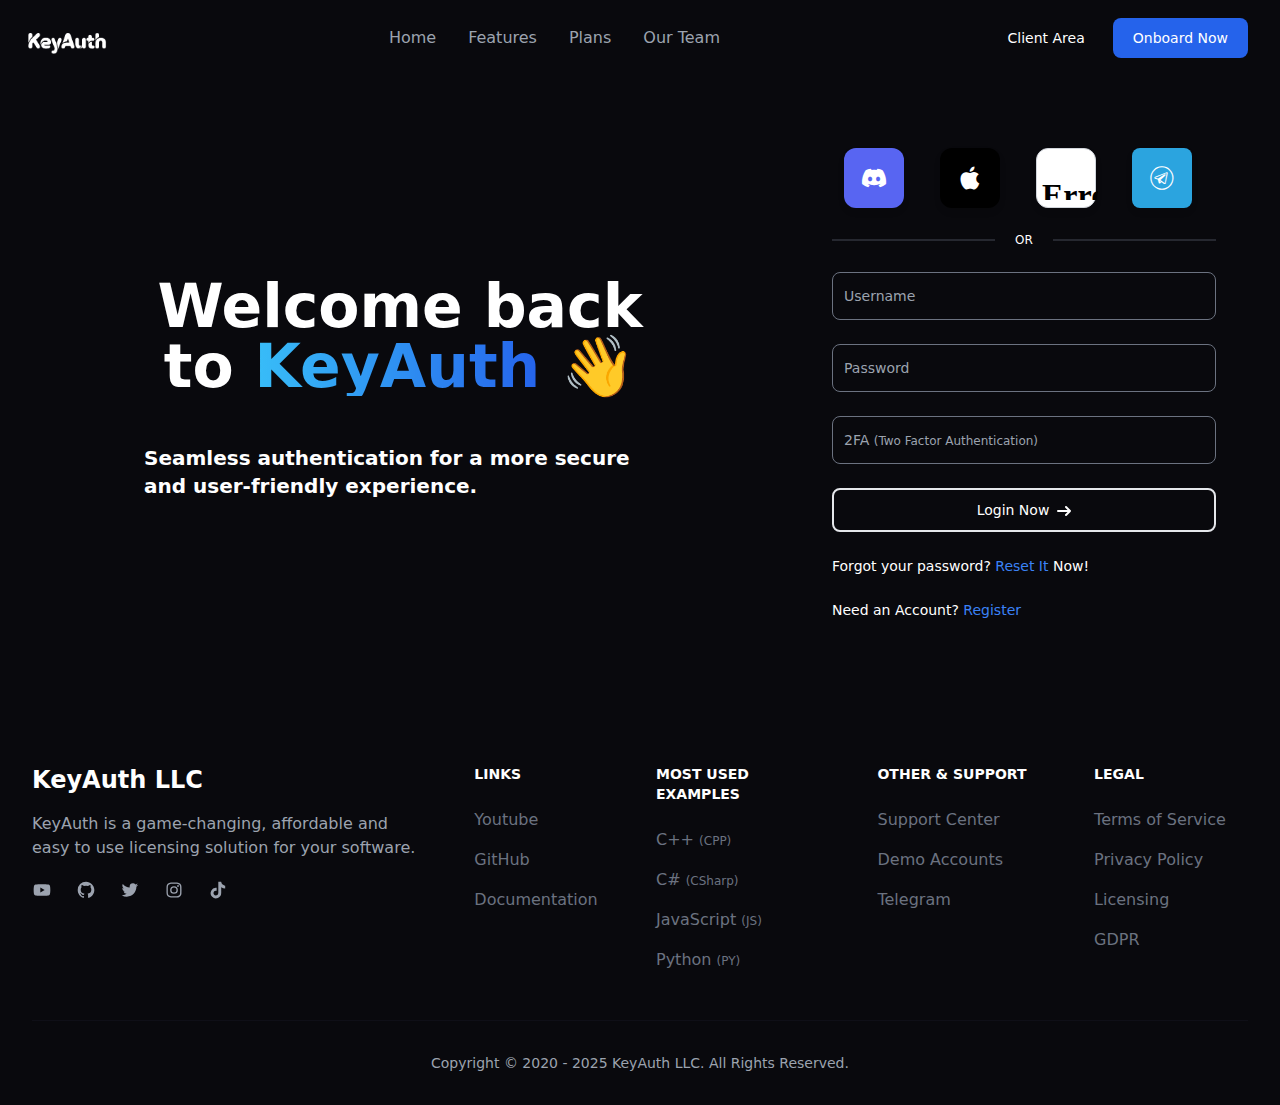
==== log/index.html @ c37c4822 "upd" ====
<!DOCTYPE html><html lang="en" class="bg-[#09090d] text-white overflow-x-hidden" data-bybit-channel-name="oNjX3YnwFYTj8s4SS1cUf" data-bybit-is-default-wallet="true" data-scrapbook-source="https://keyauth.win/login/" data-scrapbook-create="20250228091440942"><head>
    <meta charset="UTF-8">
    <meta http-equiv="X-UA-Compatible" content="IE=edge">
    <meta name="viewport" content="width=device-width, initial-scale=1.0">

    <meta name="title" content="KeyAuth - Open Source Auth">

    <meta content="Secure your software against piracy, an issue causing $422 million in losses annually - Fair pricing &amp; Features not seen in competitors" name="description">
    <meta content="KeyAuth" name="author">
    <meta name="viewport" content="width=device-width, initial-scale=1">
    <meta name="keywords" content="KeyAuth, Cloud Authentication, Key Authentication,Authentication, API authentication,Security, Encryption authentication, Authenticated encryption, Cybersecurity, Developer, SaaS, Software Licensing, Licensing">
    <meta property="og:description" content="Secure your software against piracy, an issue causing $422 million in losses annually - Fair pricing &amp; Features not seen in competitors">
    <meta property="og:image" content="https://cdn.keyauth.cc/front/assets/img/favicon.png">
    <meta property="og:site_name" content="KeyAuth | Secure your software from piracy.">
    <link rel="shortcut icon" type="image/jpg" href="favicon.png">

    <!-- Schema.org markup for Google+ -->
    <meta itemprop="name" content="KeyAuth - Open Source Auth">
    <meta itemprop="description" content="Secure your software against piracy, an issue causing $422 million in losses annually - Fair pricing &amp; Features not seen in competitors">
    <meta itemprop="image" content="https://cdn.keyauth.cc/front/assets/img/favicon.png">

    <!-- Twitter Card data -->
    <meta name="twitter:card" content="product">
    <meta name="twitter:site" content="@keyauth">
    <meta name="twitter:title" content="KeyAuth - Open Source Auth">

    <meta name="twitter:description" content="Secure your software against piracy, an issue causing $422 million in losses annually - Fair pricing &amp; Features not seen in competitors">
    <meta name="twitter:creator" content="@keyauth">
    <meta name="twitter:image" content="https://cdn.keyauth.cc/front/assets/img/favicon.png">

    <!-- Open Graph data -->
    <meta property="og:title" content="KeyAuth - Open Source Auth">
    <meta property="og:type" content="website">
    <meta property="og:url" content="./">

    <meta name="appleid-signin-client-id" content="cc.keyauth.dash">
    <meta name="appleid-signin-scope" content="email">
    <meta name="appleid-signin-redirect-uri" content="https://keyauth.cc/api-php/appleOAuth/">

    <meta name="apple-itunes-app" content="app-id=6503321465">

    <title>KeyAuth - Login</title>

    <!-- Canonical SEO -->
    <link rel="canonical" href="https://keyauth.cc/">

    <link rel="stylesheet" href="animate.min.css">
    <link rel="stylesheet" href="output.css">


    <!-- -->
    <link rel="stylesheet" href="flowbite.min.css">
    
    
    <link href="lineicons.css" rel="stylesheet">
    
    
<style>.social-button {
    width: 60px; /* Adjust size as needed */
    height: 60px; /* Adjust size as needed */
    display: flex;
    align-items: center;
    justify-content: center;
    border-radius: 12px; /* Rounded corners */
    transition: all 0.3s ease;
    box-shadow: 0 4px 6px rgba(0, 0, 0, 0.1);
    text-decoration: none;
    font-size: 24px; /* Icon size */
}

.social-button:hover {
    transform: translateY(-2px);
    opacity: 0.9;
}

.grid {
    display: grid;
    gap: 10px;
}

.grid-cols-4 {
    grid-template-columns: repeat(4, 1fr);
}

</style><style>/* ! tailwindcss v3.3.5 | MIT License | https://tailwindcss.com */*,::after,::before{box-sizing:border-box;border-width:0;border-style:solid;border-color:#e5e7eb}::after,::before{--tw-content:''}:host,html{line-height:1.5;-webkit-text-size-adjust:100%;-moz-tab-size:4;tab-size:4;font-family:ui-sans-serif, system-ui, -apple-system, BlinkMacSystemFont, "Segoe UI", Roboto, "Helvetica Neue", Arial, "Noto Sans", sans-serif, "Apple Color Emoji", "Segoe UI Emoji", "Segoe UI Symbol", "Noto Color Emoji";font-feature-settings:normal;font-variation-settings:normal;-webkit-tap-highlight-color:transparent}body{margin:0;line-height:inherit}hr{height:0;color:inherit;border-top-width:1px}abbr:where([title]){-webkit-text-decoration:underline dotted;text-decoration:underline dotted}h1,h2,h3,h4,h5,h6{font-size:inherit;font-weight:inherit}a{color:inherit;text-decoration:inherit}b,strong{font-weight:bolder}code,kbd,pre,samp{font-family:ui-monospace, SFMono-Regular, Menlo, Monaco, Consolas, "Liberation Mono", "Courier New", monospace;font-feature-settings:normal;font-variation-settings:normal;font-size:1em}small{font-size:80%}sub,sup{font-size:75%;line-height:0;position:relative;vertical-align:baseline}sub{bottom:-.25em}sup{top:-.5em}table{text-indent:0;border-color:inherit;border-collapse:collapse}button,input,optgroup,select,textarea{font-family:inherit;font-feature-settings:inherit;font-variation-settings:inherit;font-size:100%;font-weight:inherit;line-height:inherit;letter-spacing:inherit;color:inherit;margin:0;padding:0}button,select{text-transform:none}button,input:where([type=button]),input:where([type=reset]),input:where([type=submit]){-webkit-appearance:button;background-color:transparent;background-image:none}:-moz-focusring{outline:auto}:-moz-ui-invalid{box-shadow:none}progress{vertical-align:baseline}::-webkit-inner-spin-button,::-webkit-outer-spin-button{height:auto}[type=search]{-webkit-appearance:textfield;outline-offset:-2px}::-webkit-search-decoration{-webkit-appearance:none}::-webkit-file-upload-button{-webkit-appearance:button;font:inherit}summary{display:list-item}blockquote,dd,dl,figure,h1,h2,h3,h4,h5,h6,hr,p,pre{margin:0}fieldset{margin:0;padding:0}legend{padding:0}menu,ol,ul{list-style:none;margin:0;padding:0}dialog{padding:0}textarea{resize:vertical}input::placeholder,textarea::placeholder{opacity:1;color:#9ca3af}[role=button],button{cursor:pointer}:disabled{cursor:default}audio,canvas,embed,iframe,img,object,svg,video{display:block;vertical-align:middle}img,video{max-width:100%;height:auto}[hidden]:where(:not([hidden=until-found])){display:none}*, ::before, ::after{--tw-border-spacing-x:0;--tw-border-spacing-y:0;--tw-translate-x:0;--tw-translate-y:0;--tw-rotate:0;--tw-skew-x:0;--tw-skew-y:0;--tw-scale-x:1;--tw-scale-y:1;--tw-pan-x: ;--tw-pan-y: ;--tw-pinch-zoom: ;--tw-scroll-snap-strictness:proximity;--tw-gradient-from-position: ;--tw-gradient-via-position: ;--tw-gradient-to-position: ;--tw-ordinal: ;--tw-slashed-zero: ;--tw-numeric-figure: ;--tw-numeric-spacing: ;--tw-numeric-fraction: ;--tw-ring-inset: ;--tw-ring-offset-width:0px;--tw-ring-offset-color:#fff;--tw-ring-color:rgb(59 130 246 / 0.5);--tw-ring-offset-shadow:0 0 #0000;--tw-ring-shadow:0 0 #0000;--tw-shadow:0 0 #0000;--tw-shadow-colored:0 0 #0000;--tw-blur: ;--tw-brightness: ;--tw-contrast: ;--tw-grayscale: ;--tw-hue-rotate: ;--tw-invert: ;--tw-saturate: ;--tw-sepia: ;--tw-drop-shadow: ;--tw-backdrop-blur: ;--tw-backdrop-brightness: ;--tw-backdrop-contrast: ;--tw-backdrop-grayscale: ;--tw-backdrop-hue-rotate: ;--tw-backdrop-invert: ;--tw-backdrop-opacity: ;--tw-backdrop-saturate: ;--tw-backdrop-sepia: }::backdrop{--tw-border-spacing-x:0;--tw-border-spacing-y:0;--tw-translate-x:0;--tw-translate-y:0;--tw-rotate:0;--tw-skew-x:0;--tw-skew-y:0;--tw-scale-x:1;--tw-scale-y:1;--tw-pan-x: ;--tw-pan-y: ;--tw-pinch-zoom: ;--tw-scroll-snap-strictness:proximity;--tw-gradient-from-position: ;--tw-gradient-via-position: ;--tw-gradient-to-position: ;--tw-ordinal: ;--tw-slashed-zero: ;--tw-numeric-figure: ;--tw-numeric-spacing: ;--tw-numeric-fraction: ;--tw-ring-inset: ;--tw-ring-offset-width:0px;--tw-ring-offset-color:#fff;--tw-ring-color:rgb(59 130 246 / 0.5);--tw-ring-offset-shadow:0 0 #0000;--tw-ring-shadow:0 0 #0000;--tw-shadow:0 0 #0000;--tw-shadow-colored:0 0 #0000;--tw-blur: ;--tw-brightness: ;--tw-contrast: ;--tw-grayscale: ;--tw-hue-rotate: ;--tw-invert: ;--tw-saturate: ;--tw-sepia: ;--tw-drop-shadow: ;--tw-backdrop-blur: ;--tw-backdrop-brightness: ;--tw-backdrop-contrast: ;--tw-backdrop-grayscale: ;--tw-backdrop-hue-rotate: ;--tw-backdrop-invert: ;--tw-backdrop-opacity: ;--tw-backdrop-saturate: ;--tw-backdrop-sepia: }.sr-only{position:absolute;width:1px;height:1px;padding:0;margin:-1px;overflow:hidden;clip:rect(0, 0, 0, 0);white-space:nowrap;border-width:0}.fixed{position:fixed}.absolute{position:absolute}.relative{position:relative}.left-0{left:0px}.right-2{right:0.5rem}.top-0{top:0px}.top-2{top:0.5rem}.left-1{left:0.25rem}.z-10{z-index:10}.col-span-2{grid-column:span 2 / span 2}.mx-auto{margin-left:auto;margin-right:auto}.mx-5{margin-left:1.25rem;margin-right:1.25rem}.my-4{margin-top:1rem;margin-bottom:1rem}.my-6{margin-top:1.5rem;margin-bottom:1.5rem}.-ml-4{margin-left:-1rem}.mb-14{margin-bottom:3.5rem}.mb-7{margin-bottom:1.75rem}.mb-9{margin-bottom:2.25rem}.ml-1{margin-left:0.25rem}.ml-3{margin-left:0.75rem}.ml-8{margin-left:2rem}.mr-2{margin-right:0.5rem}.mr-3{margin-right:0.75rem}.mt-2{margin-top:0.5rem}.mt-4{margin-top:1rem}.mb-2{margin-bottom:0.5rem}.mb-3{margin-bottom:0.75rem}.mb-4{margin-bottom:1rem}.mb-6{margin-bottom:1.5rem}.ml-2{margin-left:0.5rem}.mt-1{margin-top:0.25rem}.mt-10{margin-top:2.5rem}.mt-32{margin-top:8rem}.mt-5{margin-top:1.25rem}.block{display:block}.inline-block{display:inline-block}.flex{display:flex}.inline-flex{display:inline-flex}.grid{display:grid}.hidden{display:none}.h-12{height:3rem}.h-6{height:1.5rem}.h-full{height:100%}.h-3\.5{height:0.875rem}.h-5{height:1.25rem}.w-6{width:1.5rem}.w-full{width:100%}.w-3\.5{width:0.875rem}.w-5{width:1.25rem}.max-w-screen-xl{max-width:1280px}.origin-\[0\]{transform-origin:0}.-translate-y-4{--tw-translate-y:-1rem;transform:translate(var(--tw-translate-x), var(--tw-translate-y)) rotate(var(--tw-rotate)) skewX(var(--tw-skew-x)) skewY(var(--tw-skew-y)) scaleX(var(--tw-scale-x)) scaleY(var(--tw-scale-y))}.scale-75{--tw-scale-x:.75;--tw-scale-y:.75;transform:translate(var(--tw-translate-x), var(--tw-translate-y)) rotate(var(--tw-rotate)) skewX(var(--tw-skew-x)) skewY(var(--tw-skew-y)) scaleX(var(--tw-scale-x)) scaleY(var(--tw-scale-y))}.transform{transform:translate(var(--tw-translate-x), var(--tw-translate-y)) rotate(var(--tw-rotate)) skewX(var(--tw-skew-x)) skewY(var(--tw-skew-y)) scaleX(var(--tw-scale-x)) scaleY(var(--tw-scale-y))}.appearance-none{-webkit-appearance:none;appearance:none}.grid-cols-4{grid-template-columns:repeat(4, minmax(0, 1fr))}.grid-cols-2{grid-template-columns:repeat(2, minmax(0, 1fr))}.flex-col{flex-direction:column}.flex-wrap{flex-wrap:wrap}.items-center{align-items:center}.justify-center{justify-content:center}.justify-between{justify-content:space-between}.gap-3{gap:0.75rem}.gap-8{gap:2rem}.space-y-4 > :not([hidden]) ~ :not([hidden]){--tw-space-y-reverse:0;margin-top:calc(1rem * calc(1 - var(--tw-space-y-reverse)));margin-bottom:calc(1rem * var(--tw-space-y-reverse))}.space-x-6 > :not([hidden]) ~ :not([hidden]){--tw-space-x-reverse:0;margin-right:calc(1.5rem * var(--tw-space-x-reverse));margin-left:calc(1.5rem * calc(1 - var(--tw-space-x-reverse)))}.overflow-x-hidden{overflow-x:hidden}.rounded-lg{border-radius:0.5rem}.border{border-width:1px}.border-2{border-width:2px}.border-b{border-bottom-width:1px}.border-gray-200{--tw-border-opacity:1;border-color:rgb(229 231 235 / var(--tw-border-opacity))}.border-gray-300{--tw-border-opacity:1;border-color:rgb(209 213 219 / var(--tw-border-opacity))}.border-gray-700{--tw-border-opacity:1;border-color:rgb(55 65 81 / var(--tw-border-opacity))}.border-\[\#0f0f17\]{--tw-border-opacity:1;border-color:rgb(15 15 23 / var(--tw-border-opacity))}.bg-\[\#09090d\]{--tw-bg-opacity:1;background-color:rgb(9 9 13 / var(--tw-bg-opacity))}.bg-\[\#0f0f17\]{--tw-bg-opacity:1;background-color:rgb(15 15 23 / var(--tw-bg-opacity))}.bg-\[\#5865F2\]{--tw-bg-opacity:1;background-color:rgb(88 101 242 / var(--tw-bg-opacity))}.bg-\[white\]{--tw-bg-opacity:1;background-color:rgb(255 255 255 / var(--tw-bg-opacity))}.bg-black{--tw-bg-opacity:1;background-color:rgb(0 0 0 / var(--tw-bg-opacity))}.bg-blue-600{--tw-bg-opacity:1;background-color:rgb(37 99 235 / var(--tw-bg-opacity))}.bg-\[\#2ba4df\]{--tw-bg-opacity:1;background-color:rgb(43 164 223 / var(--tw-bg-opacity))}.bg-\[\#6b7280\]\/30{background-color:rgb(107 114 128 / 0.3)}.bg-transparent{background-color:transparent}.bg-opacity-50{--tw-bg-opacity:0.5}.bg-gradient-to-r{background-image:linear-gradient(to right, var(--tw-gradient-stops))}.from-sky-400{--tw-gradient-from:#38bdf8 var(--tw-gradient-from-position);--tw-gradient-to:rgb(56 189 248 / 0) var(--tw-gradient-to-position);--tw-gradient-stops:var(--tw-gradient-from), var(--tw-gradient-to)}.to-blue-600{--tw-gradient-to:#2563eb var(--tw-gradient-to-position)}.bg-clip-text{-webkit-background-clip:text;background-clip:text}.p-2{padding:0.5rem}.p-6{padding:1.5rem}.p-3{padding:0.75rem}.p-4{padding:1rem}.px-4{padding-left:1rem;padding-right:1rem}.py-16{padding-top:4rem;padding-bottom:4rem}.py-2{padding-top:0.5rem;padding-bottom:0.5rem}.py-2\.5{padding-top:0.625rem;padding-bottom:0.625rem}.px-2{padding-left:0.5rem;padding-right:0.5rem}.px-2\.5{padding-left:0.625rem;padding-right:0.625rem}.px-5{padding-left:1.25rem;padding-right:1.25rem}.py-6{padding-top:1.5rem;padding-bottom:1.5rem}.py-px{padding-top:1px;padding-bottom:1px}.pl-3{padding-left:0.75rem}.pr-4{padding-right:1rem}.pb-2\.5{padding-bottom:0.625rem}.pt-32{padding-top:8rem}.pt-4{padding-top:1rem}.text-center{text-align:center}.text-3xl{font-size:1.875rem;line-height:2.25rem}.text-sm{font-size:0.875rem;line-height:1.25rem}.text-2xl{font-size:1.5rem;line-height:2rem}.text-xs{font-size:0.75rem;line-height:1rem}.font-bold{font-weight:700}.font-medium{font-weight:500}.font-light{font-weight:300}.font-semibold{font-weight:600}.uppercase{text-transform:uppercase}.leading-normal{line-height:1.5}.leading-tight{line-height:1.25}.text-white{--tw-text-opacity:1;color:rgb(255 255 255 / var(--tw-text-opacity))}.text-gray-400{--tw-text-opacity:1;color:rgb(156 163 175 / var(--tw-text-opacity))}.text-gray-500{--tw-text-opacity:1;color:rgb(107 114 128 / var(--tw-text-opacity))}.text-red-500{--tw-text-opacity:1;color:rgb(239 68 68 / var(--tw-text-opacity))}.text-transparent{color:transparent}.text-blue-500{--tw-text-opacity:1;color:rgb(59 130 246 / var(--tw-text-opacity))}.shadow-lg{--tw-shadow:0 10px 15px -3px rgb(0 0 0 / 0.1), 0 4px 6px -4px rgb(0 0 0 / 0.1);--tw-shadow-colored:0 10px 15px -3px var(--tw-shadow-color), 0 4px 6px -4px var(--tw-shadow-color);box-shadow:var(--tw-ring-offset-shadow, 0 0 #0000), var(--tw-ring-shadow, 0 0 #0000), var(--tw-shadow)}.transition{transition-property:color, background-color, border-color, fill, stroke, opacity, box-shadow, transform, filter, -webkit-text-decoration-color, -webkit-backdrop-filter;transition-property:color, background-color, border-color, text-decoration-color, fill, stroke, opacity, box-shadow, transform, filter, backdrop-filter;transition-property:color, background-color, border-color, text-decoration-color, fill, stroke, opacity, box-shadow, transform, filter, backdrop-filter, -webkit-text-decoration-color, -webkit-backdrop-filter;transition-timing-function:cubic-bezier(0.4, 0, 0.2, 1);transition-duration:150ms}.duration-200{transition-duration:200ms}.duration-300{transition-duration:300ms}.hover\:bg-gray-100:hover{--tw-bg-opacity:1;background-color:rgb(243 244 246 / var(--tw-bg-opacity))}.hover\:bg-gray-700:hover{--tw-bg-opacity:1;background-color:rgb(55 65 81 / var(--tw-bg-opacity))}.hover\:bg-white:hover{--tw-bg-opacity:1;background-color:rgb(255 255 255 / var(--tw-bg-opacity))}.hover\:text-white:hover{--tw-text-opacity:1;color:rgb(255 255 255 / var(--tw-text-opacity))}.hover\:text-black:hover{--tw-text-opacity:1;color:rgb(0 0 0 / var(--tw-text-opacity))}.hover\:underline:hover{-webkit-text-decoration-line:underline;text-decoration-line:underline}.hover\:opacity-60:hover{opacity:0.6}.hover\:opacity-80:hover{opacity:0.8}.focus\:outline-none:focus{outline:2px solid transparent;outline-offset:2px}.focus\:ring-0:focus{--tw-ring-offset-shadow:var(--tw-ring-inset) 0 0 0 var(--tw-ring-offset-width) var(--tw-ring-offset-color);--tw-ring-shadow:var(--tw-ring-inset) 0 0 0 calc(0px + var(--tw-ring-offset-width)) var(--tw-ring-color);box-shadow:var(--tw-ring-offset-shadow), var(--tw-ring-shadow), var(--tw-shadow, 0 0 #0000)}.focus\:ring-2:focus{--tw-ring-offset-shadow:var(--tw-ring-inset) 0 0 0 var(--tw-ring-offset-width) var(--tw-ring-offset-color);--tw-ring-shadow:var(--tw-ring-inset) 0 0 0 calc(2px + var(--tw-ring-offset-width)) var(--tw-ring-color);box-shadow:var(--tw-ring-offset-shadow), var(--tw-ring-shadow), var(--tw-shadow, 0 0 #0000)}.focus\:ring-blue-800:focus{--tw-ring-opacity:1;--tw-ring-color:rgb(30 64 175 / var(--tw-ring-opacity))}.focus\:ring-gray-200:focus{--tw-ring-opacity:1;--tw-ring-color:rgb(229 231 235 / var(--tw-ring-opacity))}.focus\:ring-gray-800:focus{--tw-ring-opacity:1;--tw-ring-color:rgb(31 41 55 / var(--tw-ring-opacity))}.peer:placeholder-shown ~ .peer-placeholder-shown\:top-1\/2{top:50%}.peer:placeholder-shown ~ .peer-placeholder-shown\:-translate-y-1\/2{--tw-translate-y:-50%;transform:translate(var(--tw-translate-x), var(--tw-translate-y)) rotate(var(--tw-rotate)) skewX(var(--tw-skew-x)) skewY(var(--tw-skew-y)) scaleX(var(--tw-scale-x)) scaleY(var(--tw-scale-y))}.peer:placeholder-shown ~ .peer-placeholder-shown\:scale-100{--tw-scale-x:1;--tw-scale-y:1;transform:translate(var(--tw-translate-x), var(--tw-translate-y)) rotate(var(--tw-rotate)) skewX(var(--tw-skew-x)) skewY(var(--tw-skew-y)) scaleX(var(--tw-scale-x)) scaleY(var(--tw-scale-y))}.peer:focus ~ .peer-focus\:top-2{top:0.5rem}.peer:focus ~ .peer-focus\:-translate-y-4{--tw-translate-y:-1rem;transform:translate(var(--tw-translate-x), var(--tw-translate-y)) rotate(var(--tw-rotate)) skewX(var(--tw-skew-x)) skewY(var(--tw-skew-y)) scaleX(var(--tw-scale-x)) scaleY(var(--tw-scale-y))}.peer:focus ~ .peer-focus\:scale-75{--tw-scale-x:.75;--tw-scale-y:.75;transform:translate(var(--tw-translate-x), var(--tw-translate-y)) rotate(var(--tw-rotate)) skewX(var(--tw-skew-x)) skewY(var(--tw-skew-y)) scaleX(var(--tw-scale-x)) scaleY(var(--tw-scale-y))}.peer:focus ~ .peer-focus\:px-2{padding-left:0.5rem;padding-right:0.5rem}.peer:focus ~ .peer-focus\:text-blue-600{--tw-text-opacity:1;color:rgb(37 99 235 / var(--tw-text-opacity))}@media (min-width: 640px){.sm\:mx-auto{margin-left:auto;margin-right:auto}}@media (min-width: 768px){.md\:-m-8{margin:-2rem}.md\:mx-auto{margin-left:auto;margin-right:auto}.md\:-ml-12{margin-left:-3rem}.md\:mb-12{margin-bottom:3rem}.md\:ml-24{margin-left:6rem}.md\:ml-32{margin-left:8rem}.md\:w-1\/2{width:50%}.md\:max-w-lg{max-width:32rem}.md\:max-w-md{max-width:28rem}.md\:space-y-6 > :not([hidden]) ~ :not([hidden]){--tw-space-y-reverse:0;margin-top:calc(1.5rem * calc(1 - var(--tw-space-y-reverse)));margin-bottom:calc(1.5rem * var(--tw-space-y-reverse))}.md\:p-4{padding:1rem}.md\:p-8{padding:2rem}.md\:pt-36{padding-top:9rem}.md\:pt-0{padding-top:0px}.md\:text-6xl{font-size:3.75rem;line-height:1}.md\:text-xl{font-size:1.25rem;line-height:1.75rem}}@media (min-width: 1024px){.lg\:order-1{order:1}.lg\:order-2{order:2}.lg\:mx-auto{margin-left:auto;margin-right:auto}.lg\:my-8{margin-top:2rem;margin-bottom:2rem}.lg\:mt-0{margin-top:0px}.lg\:mb-0{margin-bottom:0px}.lg\:flex{display:flex}.lg\:hidden{display:none}.lg\:w-auto{width:auto}.lg\:grid-cols-6{grid-template-columns:repeat(6, minmax(0, 1fr))}.lg\:flex-row{flex-direction:row}.lg\:space-x-8 > :not([hidden]) ~ :not([hidden]){--tw-space-x-reverse:0;margin-right:calc(2rem * var(--tw-space-x-reverse));margin-left:calc(2rem * calc(1 - var(--tw-space-x-reverse)))}.lg\:border-0{border-width:0px}.lg\:p-0{padding:0px}.lg\:px-5{padding-left:1.25rem;padding-right:1.25rem}.lg\:px-6{padding-left:1.5rem;padding-right:1.5rem}.lg\:py-2\.5{padding-top:0.625rem;padding-bottom:0.625rem}.lg\:hover\:bg-transparent:hover{background-color:transparent}}</style><link id="googleidentityservice" type="text/css" media="all" href="style.css" rel="stylesheet"><style id="googleidentityservice_button_styles">.qJTHM{-webkit-user-select:none;color:#202124;direction:ltr;-webkit-touch-callout:none;font-family:"Roboto-Regular",arial,sans-serif;-webkit-font-smoothing:antialiased;font-weight:400;margin:0;overflow:hidden;-webkit-text-size-adjust:100%}.ynRLnc{left:-9999px;position:absolute;top:-9999px}.L6cTce{display:none}.bltWBb{word-break:break-all}.hSRGPd{color:#1a73e8;cursor:pointer;font-weight:500;text-decoration:none}.Bz112c-W3lGp{height:16px;width:16px}.Bz112c-E3DyYd{height:20px;width:20px}.Bz112c-r9oPif{height:24px;width:24px}.Bz112c-uaxL4e{-webkit-border-radius:10px;border-radius:10px}.LgbsSe-Bz112c{display:block}.S9gUrf-YoZ4jf,.S9gUrf-YoZ4jf *{border:none;margin:0;padding:0}.fFW7wc-ibnC6b>.aZ2wEe>div{border-color:#4285f4}.P1ekSe-ZMv3u>div:nth-child(1){background-color:#1a73e8!important}.P1ekSe-ZMv3u>div:nth-child(2),.P1ekSe-ZMv3u>div:nth-child(3){background-image:linear-gradient(to right,rgba(255,255,255,.7),rgba(255,255,255,.7)),linear-gradient(to right,#1a73e8,#1a73e8)!important}.haAclf{display:inline-block}.nsm7Bb-HzV7m-LgbsSe{-webkit-border-radius:4px;border-radius:4px;-webkit-box-sizing:border-box;box-sizing:border-box;-webkit-transition:background-color .218s,border-color .218s;transition:background-color .218s,border-color .218s;-webkit-user-select:none;-webkit-appearance:none;background-color:#fff;background-image:none;border:1px solid #dadce0;color:#3c4043;cursor:pointer;font-family:"Google Sans",arial,sans-serif;font-size:14px;height:40px;letter-spacing:0.25px;outline:none;overflow:hidden;padding:0 12px;position:relative;text-align:center;vertical-align:middle;white-space:nowrap;width:auto}@media screen and (-ms-high-contrast:active){.nsm7Bb-HzV7m-LgbsSe{border:2px solid windowText;color:windowText}}.nsm7Bb-HzV7m-LgbsSe.pSzOP-SxQuSe{font-size:14px;height:32px;letter-spacing:0.25px;padding:0 10px}.nsm7Bb-HzV7m-LgbsSe.purZT-SxQuSe{font-size:11px;height:20px;letter-spacing:0.3px;padding:0 8px}.nsm7Bb-HzV7m-LgbsSe.Bz112c-LgbsSe{padding:0;width:40px}.nsm7Bb-HzV7m-LgbsSe.Bz112c-LgbsSe.pSzOP-SxQuSe{width:32px}.nsm7Bb-HzV7m-LgbsSe.Bz112c-LgbsSe.purZT-SxQuSe{width:20px}.nsm7Bb-HzV7m-LgbsSe.JGcpL-RbRzK{-webkit-border-radius:20px;border-radius:20px}.nsm7Bb-HzV7m-LgbsSe.JGcpL-RbRzK.pSzOP-SxQuSe{-webkit-border-radius:16px;border-radius:16px}.nsm7Bb-HzV7m-LgbsSe.JGcpL-RbRzK.purZT-SxQuSe{-webkit-border-radius:10px;border-radius:10px}.nsm7Bb-HzV7m-LgbsSe.MFS4be-Ia7Qfc{border:none;color:#fff}.nsm7Bb-HzV7m-LgbsSe.MFS4be-v3pZbf-Ia7Qfc{background-color:#1a73e8}.nsm7Bb-HzV7m-LgbsSe.MFS4be-JaPV2b-Ia7Qfc{background-color:#202124;color:#e8eaed}.nsm7Bb-HzV7m-LgbsSe .nsm7Bb-HzV7m-LgbsSe-Bz112c{height:18px;margin-right:8px;min-width:18px;width:18px}.nsm7Bb-HzV7m-LgbsSe.pSzOP-SxQuSe .nsm7Bb-HzV7m-LgbsSe-Bz112c{height:14px;min-width:14px;width:14px}.nsm7Bb-HzV7m-LgbsSe.purZT-SxQuSe .nsm7Bb-HzV7m-LgbsSe-Bz112c{height:10px;min-width:10px;width:10px}.nsm7Bb-HzV7m-LgbsSe.jVeSEe .nsm7Bb-HzV7m-LgbsSe-Bz112c{margin-left:8px;margin-right:-4px}.nsm7Bb-HzV7m-LgbsSe.Bz112c-LgbsSe .nsm7Bb-HzV7m-LgbsSe-Bz112c{margin:0;padding:10px}.nsm7Bb-HzV7m-LgbsSe.Bz112c-LgbsSe.pSzOP-SxQuSe .nsm7Bb-HzV7m-LgbsSe-Bz112c{padding:8px}.nsm7Bb-HzV7m-LgbsSe.Bz112c-LgbsSe.purZT-SxQuSe .nsm7Bb-HzV7m-LgbsSe-Bz112c{padding:4px}.nsm7Bb-HzV7m-LgbsSe .nsm7Bb-HzV7m-LgbsSe-Bz112c-haAclf{-webkit-border-top-left-radius:3px;border-top-left-radius:3px;-webkit-border-bottom-left-radius:3px;border-bottom-left-radius:3px;display:-webkit-box;display:-webkit-flex;display:flex;justify-content:center;-webkit-align-items:center;align-items:center;background-color:#fff;height:36px;margin-left:-10px;margin-right:12px;min-width:36px;width:36px}.nsm7Bb-HzV7m-LgbsSe .nsm7Bb-HzV7m-LgbsSe-Bz112c-haAclf .nsm7Bb-HzV7m-LgbsSe-Bz112c,.nsm7Bb-HzV7m-LgbsSe.Bz112c-LgbsSe .nsm7Bb-HzV7m-LgbsSe-Bz112c-haAclf .nsm7Bb-HzV7m-LgbsSe-Bz112c{margin:0;padding:0}.nsm7Bb-HzV7m-LgbsSe.pSzOP-SxQuSe .nsm7Bb-HzV7m-LgbsSe-Bz112c-haAclf{height:28px;margin-left:-8px;margin-right:10px;min-width:28px;width:28px}.nsm7Bb-HzV7m-LgbsSe.purZT-SxQuSe .nsm7Bb-HzV7m-LgbsSe-Bz112c-haAclf{height:16px;margin-left:-6px;margin-right:8px;min-width:16px;width:16px}.nsm7Bb-HzV7m-LgbsSe.Bz112c-LgbsSe .nsm7Bb-HzV7m-LgbsSe-Bz112c-haAclf{-webkit-border-radius:3px;border-radius:3px;margin-left:2px;margin-right:0;padding:0}.nsm7Bb-HzV7m-LgbsSe.JGcpL-RbRzK .nsm7Bb-HzV7m-LgbsSe-Bz112c-haAclf{-webkit-border-radius:18px;border-radius:18px}.nsm7Bb-HzV7m-LgbsSe.pSzOP-SxQuSe.JGcpL-RbRzK .nsm7Bb-HzV7m-LgbsSe-Bz112c-haAclf{-webkit-border-radius:14px;border-radius:14px}.nsm7Bb-HzV7m-LgbsSe.purZT-SxQuSe.JGcpL-RbRzK .nsm7Bb-HzV7m-LgbsSe-Bz112c-haAclf{-webkit-border-radius:8px;border-radius:8px}.nsm7Bb-HzV7m-LgbsSe .nsm7Bb-HzV7m-LgbsSe-bN97Pc-sM5MNb{display:-webkit-box;display:-webkit-flex;display:flex;-webkit-align-items:center;align-items:center;-webkit-flex-direction:row;flex-direction:row;justify-content:space-between;-webkit-flex-wrap:nowrap;flex-wrap:nowrap;height:100%;position:relative;width:100%}.nsm7Bb-HzV7m-LgbsSe .oXtfBe-l4eHX{justify-content:center}.nsm7Bb-HzV7m-LgbsSe .nsm7Bb-HzV7m-LgbsSe-BPrWId{-webkit-flex-grow:1;flex-grow:1;font-family:"Google Sans",arial,sans-serif;font-weight:500;overflow:hidden;text-overflow:ellipsis;vertical-align:top}.nsm7Bb-HzV7m-LgbsSe.purZT-SxQuSe .nsm7Bb-HzV7m-LgbsSe-BPrWId{font-weight:300}.nsm7Bb-HzV7m-LgbsSe .oXtfBe-l4eHX .nsm7Bb-HzV7m-LgbsSe-BPrWId{-webkit-flex-grow:0;flex-grow:0}.nsm7Bb-HzV7m-LgbsSe .nsm7Bb-HzV7m-LgbsSe-MJoBVe{-webkit-transition:background-color .218s;transition:background-color .218s;bottom:0;left:0;position:absolute;right:0;top:0}.nsm7Bb-HzV7m-LgbsSe:hover,.nsm7Bb-HzV7m-LgbsSe:focus{-webkit-box-shadow:none;box-shadow:none;border-color:rgb(210,227,252);outline:none}.nsm7Bb-HzV7m-LgbsSe:hover .nsm7Bb-HzV7m-LgbsSe-MJoBVe,.nsm7Bb-HzV7m-LgbsSe:focus .nsm7Bb-HzV7m-LgbsSe-MJoBVe{background:rgba(66,133,244,.04)}.nsm7Bb-HzV7m-LgbsSe:active .nsm7Bb-HzV7m-LgbsSe-MJoBVe{background:rgba(66,133,244,.1)}.nsm7Bb-HzV7m-LgbsSe.MFS4be-Ia7Qfc:hover .nsm7Bb-HzV7m-LgbsSe-MJoBVe,.nsm7Bb-HzV7m-LgbsSe.MFS4be-Ia7Qfc:focus .nsm7Bb-HzV7m-LgbsSe-MJoBVe{background:rgba(255,255,255,.24)}.nsm7Bb-HzV7m-LgbsSe.MFS4be-Ia7Qfc:active .nsm7Bb-HzV7m-LgbsSe-MJoBVe{background:rgba(255,255,255,.32)}.nsm7Bb-HzV7m-LgbsSe .n1UuX-DkfjY{-webkit-border-radius:50%;border-radius:50%;display:-webkit-box;display:-webkit-flex;display:flex;height:20px;margin-left:-4px;margin-right:8px;min-width:20px;width:20px}.nsm7Bb-HzV7m-LgbsSe.jVeSEe .nsm7Bb-HzV7m-LgbsSe-BPrWId{font-family:"Roboto";font-size:12px;text-align:left}.nsm7Bb-HzV7m-LgbsSe.jVeSEe .nsm7Bb-HzV7m-LgbsSe-BPrWId .ssJRIf,.nsm7Bb-HzV7m-LgbsSe.jVeSEe .nsm7Bb-HzV7m-LgbsSe-BPrWId .K4efff .fmcmS{overflow:hidden;text-overflow:ellipsis}.nsm7Bb-HzV7m-LgbsSe.jVeSEe .nsm7Bb-HzV7m-LgbsSe-BPrWId .K4efff{display:-webkit-box;display:-webkit-flex;display:flex;-webkit-align-items:center;align-items:center;color:#5f6368;fill:#5f6368;font-size:11px;font-weight:400}.nsm7Bb-HzV7m-LgbsSe.jVeSEe.MFS4be-Ia7Qfc .nsm7Bb-HzV7m-LgbsSe-BPrWId .K4efff{color:#e8eaed;fill:#e8eaed}.nsm7Bb-HzV7m-LgbsSe.jVeSEe .nsm7Bb-HzV7m-LgbsSe-BPrWId .K4efff .Bz112c{height:18px;margin:-3px -3px -3px 2px;min-width:18px;width:18px}.nsm7Bb-HzV7m-LgbsSe.jVeSEe .nsm7Bb-HzV7m-LgbsSe-Bz112c-haAclf{-webkit-border-top-left-radius:0;border-top-left-radius:0;-webkit-border-bottom-left-radius:0;border-bottom-left-radius:0;-webkit-border-top-right-radius:3px;border-top-right-radius:3px;-webkit-border-bottom-right-radius:3px;border-bottom-right-radius:3px;margin-left:12px;margin-right:-10px}.nsm7Bb-HzV7m-LgbsSe.jVeSEe.JGcpL-RbRzK .nsm7Bb-HzV7m-LgbsSe-Bz112c-haAclf{-webkit-border-radius:18px;border-radius:18px}.L5Fo6c-sM5MNb{border:0;display:block;left:0;position:relative;top:0}.L5Fo6c-bF1uUb{-webkit-border-radius:4px;border-radius:4px;bottom:0;cursor:pointer;left:0;position:absolute;right:0;top:0}.L5Fo6c-bF1uUb:focus{border:none;outline:none}sentinel{}</style></head>



<body>
    <div id="g_id_onload" data-client_id="433916865985-dn1oal5st6p0cpk998imnb9j9ql861i3.apps.googleusercontent.com" data-context="signin" data-ux_mode="popup" data-auto_select="true" data-itp_support="true" data-login_uri="https://keyauth.cc/api-php/googleOAuth/" data-cancel_on_tap_outside="false">

    </div>
    <header>
        <nav class="border-gray-200 px-4 lg:px-6 py-2.5 mb-14">
            <div class="flex flex-wrap justify-between items-center mx-auto max-w-screen-xl">
                <a href="https://keyauth.win/" class="flex items-center">
                    <img src="logo-1-dark.png" class="mr-3 h-12 mt-2" alt="KeyAuth Logo">
                </a>
                <div class="flex items-center lg:order-2">
                    <a href="https://keyauth.win/login" class="text-white focus:ring-0 font-medium rounded-lg text-sm px-4 py-2 lg:px-5 lg:py-2.5 mr-2 hover:opacity-60 transition duration-200 focus:outline-none focus:ring-gray-800">
                        Client Area
                    </a>
                    <a href="https://keyauth.win/register" class="text-white focus:ring-0 font-medium rounded-lg text-sm px-4 py-2 lg:px-5 lg:py-2.5 mr-2 bg-blue-600 hover:opacity-80 focus:outline-none focus:ring-blue-800 transition duration-200">
                        Onboard Now
                    </a>
                    <button data-collapse-toggle="mmenu" type="button" class="inline-flex items-center p-2 ml-1 text-sm text-gray-500 rounded-lg lg:hidden hover:bg-gray-100 focus:outline-none focus:ring-2 focus:ring-gray-200  " aria-controls="mmenu" aria-expanded="false">
                        <span class="sr-only">Open main menu</span>
                        <svg class="w-6 h-6" fill="currentColor" viewBox="0 0 20 20" xmlns="http://www.w3.org/2000/svg">
                            <path fill-rule="evenodd" d="M3 5a1 1 0 011-1h12a1 1 0 110 2H4a1 1 0 01-1-1zM3 10a1 1 0 011-1h12a1 1 0 110 2H4a1 1 0 01-1-1zM3 15a1 1 0 011-1h12a1 1 0 110 2H4a1 1 0 01-1-1z" clip-rule="evenodd"></path>
                        </svg>
                        <svg class="hidden w-6 h-6" fill="currentColor" viewBox="0 0 20 20" xmlns="http://www.w3.org/2000/svg">
                            <path fill-rule="evenodd" d="M4.293 4.293a1 1 0 011.414 0L10 8.586l4.293-4.293a1 1 0 111.414 1.414L11.414 10l4.293 4.293a1 1 0 01-1.414 1.414L10 11.414l-4.293 4.293a1 1 0 01-1.414-1.414L8.586 10 4.293 5.707a1 1 0 010-1.414z" clip-rule="evenodd"></path>
                        </svg>
                    </button>
                </div>
                <div class="hidden justify-between items-center w-full lg:flex lg:w-auto lg:order-1" id="mmenu">
                    <ul class="flex flex-col mt-4 font-medium lg:flex-row lg:space-x-8 lg:mt-0">
                        <li>
                            <a href="https://keyauth.win/" class="block py-2 pr-4 pl-3 border-b lg:hover:bg-transparent lg:border-0 lg:p-0 text-gray-400 hover:bg-gray-700 hover:text-white lg:hover:bg-transparent border-gray-700 transition duration-200" aria-current="page">Home</a>
                        </li>
                        <li>
                            <a href="https://keyauth.win/#features" class="block py-2 pr-4 pl-3 border-b lg:hover:bg-transparent lg:border-0 lg:p-0 text-gray-400 hover:bg-gray-700 hover:text-white lg:hover:bg-transparent border-gray-700 transition duration-200">Features</a>
                        </li>
                        <li>
                            <a href="https://keyauth.win/app/?page=upgrade" class="block py-2 pr-4 pl-3 border-b lg:hover:bg-transparent lg:border-0 lg:p-0 text-gray-400 hover:bg-gray-700 hover:text-white lg:hover:bg-transparent border-gray-700 transition duration-200">
                                Plans
                            </a>
                        </li>
                        <li>
                            <a href="https://keyauth.win/#team" class="block py-2 pr-4 pl-3 border-b lg:hover:bg-transparent lg:border-0 lg:p-0 text-gray-400 hover:bg-gray-700 hover:text-white lg:hover:bg-transparent border-gray-700 transition duration-200">
                                Our Team
                            </a>
                        </li>
                    </ul>
                </div>
            </div>
        </nav>
    </header>

    <section>
        <div class="relative z-10 flex flex-wrap md:-m-8 ml-8 md:ml-24">
            <div class="w-full md:w-1/2 md:p-8">
                <div class="md:max-w-lg md:mx-auto md:pt-36">
                    <h2 class="mb-7 md:mb-12 text-3xl md:text-6xl font-bold font-heading tracking-px-n leading-tight text-center">
                        Welcome back to <span class="text-transparent bg-clip-text bg-gradient-to-r to-blue-600 from-sky-400 inline-block">KeyAuth</span>
                        👋
                    </h2>

                    <h3 class="mb-9 text-sm md:text-xl font-bold font-heading leading-normal">
                        Seamless authentication for a more secure and user-friendly experience.
                    </h3>
                </div>
            </div>
            <div class="w-full md:w-1/2 md:p-8 -ml-4 md:-ml-12">
                <div class="p-2 md:p-4 py-16 flex flex-col justify-center h-full">
                    <form class="md:max-w-md md:ml-32 space-y-4 md:space-y-6" method="post" data-postform="1">
                           <div class="grid grid-cols-4 gap-3 justify-center items-center ml-3">
                                <a href="https://keyauth.win/api-php/discordOAuth/?a=login" data-loginbutton="1" class="social-button bg-[#5865F2] text-white">
                                    <span class="inline-flex">
                                        <i class="lni lni-discord-alt"></i>
                                    </span>
                                </a>
                                <a href="https://appleid.apple.com/auth/authorize?client_id=cc.keyauth.dash&amp;redirect_uri=https%3A%2F%2Fkeyauth.cc%2Fapi-php%2FappleOAuth%2F&amp;response_type=code%20id_token&amp;scope=email&amp;response_mode=form_post&amp;frame_id=0f087b82-5a3c-4b0c-8d70-e70eb59fb18c&amp;m=22&amp;v=1.5.5" data-loginbutton="1" class="social-button bg-black text-white">
                                    <span class="inline-flex">
                                        <i class="lni lni-apple-brand"></i></span>
                                </a>

                                <div class="social-button bg-[white] border border-gray-300 relative">
                                    <div class="g_id_signin" data-type="icon" data-size="large" data-theme="outline" data-text="sign_in_with" data-shape="square" data-logo_alignment="center"><div class="S9gUrf-YoZ4jf" style="position: relative;"><div></div><iframe src="index_1.html" allow="identity-credentials-get" id="gsi_651868_944184" title="Кнопка &quot;Войти с аккаунтом Google&quot;" style="display: block; position: relative; top: 0px; left: 0px; height: 44px; width: 64px; border: 0px; margin: -2px -12px;"></iframe></div></div>
                                </div>

                                <div id="telegram-popup" class="fixed top-0 left-0 w-full h-full bg-black bg-opacity-50 hidden flex items-center justify-center">
                                    <div class="bg-[#0f0f17] p-6 rounded-lg shadow-lg relative">
                                        <button id="close-popup" class="absolute top-2 right-2 text-red-500">
                                            <i class="lni lni-close"></i>
                                        </button>
                                        <iframe id="telegram-login-KeyAuthDashboardBot" src="index_2.html" width="238" height="40" frameborder="0" scrolling="no" style="overflow: hidden; color-scheme: light dark; border: none;"></iframe>
                                    </div>
                                </div>

                              <!-- Custom Telegram Button -->
                                <button id="custom-telegram-button" class="social-button bg-[#2ba4df] text-white p-3 rounded-lg">
                                    <i class="lni lni-telegram"></i>
                                </button>
                            </div>

                            <div class="flex mb-6 items-center">
                                <div class="py-px w-full bg-[#6b7280]/30"></div>
                                <span class="text-xs mx-5 text-white uppercase">or</span>
                                <div class="py-px w-full bg-[#6b7280]/30"></div>
                            </div>

                            <div class="relative mb-4" data-username="1">
                                <input type="text" id="username" name="username" class="block px-2.5 pb-2.5 pt-4 w-full text-sm text-white bg-transparent rounded-lg border-1 border-border-gray-300 appearance-none focus:ring-0  peer" placeholder=" " autocomplete="on" required="" value="">
                                <label for="username" class="absolute text-sm text-gray-400 duration-300 transform -translate-y-4 scale-75 top-2 z-10 origin-[0] bg-[#09090d] px-2 peer-focus:px-2 peer-focus:text-blue-600 peer-placeholder-shown:scale-100 peer-placeholder-shown:-translate-y-1/2 peer-placeholder-shown:top-1/2 peer-focus:top-2 peer-focus:scale-75 peer-focus:-translate-y-4 left-1">Username</label>
                            </div>

                            <div class="relative mb-4" data-password="1">
                                <input type="password" id="password" name="password" class="block px-2.5 pb-2.5 pt-4 w-full text-sm text-white bg-transparent rounded-lg border-1 border-border-gray-300 appearance-none focus:ring-0  peer" placeholder=" " autocomplete="on" required="">
                                <label for="password" class="absolute text-sm text-gray-400 duration-300 transform -translate-y-4 scale-75 top-2 z-10 origin-[0] bg-[#09090d] px-2 peer-focus:px-2 peer-focus:text-blue-600 peer-placeholder-shown:scale-100 peer-placeholder-shown:-translate-y-1/2 peer-placeholder-shown:top-1/2 peer-focus:top-2 peer-focus:scale-75 peer-focus:-translate-y-4 left-1">Password</label>
                            </div>

                            <div class="relative mb-4" data-twofactor="1">
                                <input type="text" id="keyauthtwofactor" name="keyauthtwofactor" class="block px-2.5 pb-2.5 pt-4 w-full text-sm text-white bg-transparent rounded-lg border-1 border-border-gray-300 appearance-none focus:ring-0  peer" placeholder=" " autocomplete="on" value="">
                                <label for="keyauthtwofactor" class="absolute text-sm text-gray-400 duration-300 transform -translate-y-4 scale-75 top-2 z-10 origin-[0] bg-[#09090d] px-2 peer-focus:px-2 peer-focus:text-blue-600 peer-placeholder-shown:scale-100 peer-placeholder-shown:-translate-y-1/2 peer-placeholder-shown:top-1/2 peer-focus:top-2 peer-focus:scale-75 peer-focus:-translate-y-4 left-1">2FA
                                    <span class="text-xs">(Two Factor Authentication)</span></label>
                            </div>

                            <button name="login" data-loginbutton="1" class="text-white border-2 hover:bg-white hover:text-black focus:ring-0 focus:outline-none transition duration-200 font-medium rounded-lg text-sm px-5 py-2.5 text-center items-center mb-3 w-full mt-10">
                                <span class="inline-flex">
                                    Login Now
                                    <svg class="w-3.5 h-3.5 ml-2 mt-1" aria-hidden="true" xmlns="http://www.w3.org/2000/svg" fill="none" viewBox="0 0 14 10">
                                        <path stroke="currentColor" stroke-linecap="round" stroke-linejoin="round" stroke-width="2" d="M1 5h12m0 0L9 1m4 4L9 9"></path>
                                    </svg></span>
                            </button>

                            <div class="text-sm font-medium text-white mb-4">
                                Forgot your password? <a href="https://keyauth.win/forgot/" class="hover:underline text-blue-500">Reset
                                    It</a> Now!
                            </div>

                            <div class="text-sm font-medium text-white">
                                Need an Account? <a href="https://keyauth.win/register/" class="hover:underline text-blue-500">Register</a>
                            </div>
                    </form>
                </div>
            </div>
        </div>
    </section>

    <footer class="mt-32">
        <div class="p-4 py-6 mx-auto max-w-screen-xl md:p-8 lg:-10 pt-32 md:pt-0">
            <div class="grid grid-cols-2 gap-8 lg:grid-cols-6">
                <div class="col-span-2">
                    <a href="https://keyauth.win/" class="flex items-center mb-2 text-2xl font-semibold text-white lg:mb-0">
                        KeyAuth LLC
                    </a>
                    <p class="my-4 font-light text-gray-400">
                        KeyAuth is a game-changing, affordable and easy to use licensing solution for your software.
                    </p>
                    <ul class="flex mt-5 space-x-6">
                        <li>
                            <a target="_blank" href="https://youtube.com/keyauth" class="hover:text-white text-gray-400">
                                <svg class="w-5 h-5" fill="currentColor" viewBox="0 0 24 24" xmlns="http://www.w3.org/2000/svg">
                                    <path d="M21.593 7.203a2.506 2.506 0 0 0-1.762-1.766c-1.566-.43-7.83-.437-7.83-.437s-6.265-.007-7.832.404a2.56 2.56 0 0 0-1.766 1.778c-.413 1.566-.417 4.814-.417 4.814s-.004 3.264.406 4.814c.23.857.905 1.534 1.763 1.765 1.582.43 7.83.437 7.83.437s6.265.007 7.831-.403a2.515 2.515 0 0 0 1.767-1.763c.414-1.565.417-4.812.417-4.812s.02-3.265-.407-4.831ZM9.996 15.005l.005-6 5.207 3.005-5.212 2.995Z">
                                    </path>
                                </svg>
                            </a>
                        </li>
                        <li>
                            <a target="_blank" href="https://github.com/KeyAuth/" class="hover:text-white text-gray-400">
                                <svg class="w-5 h-5" fill="currentColor" viewBox="0 0 24 24" xmlns="http://www.w3.org/2000/svg">
                                    <path fill-rule="evenodd" d="M12.026 2a9.973 9.973 0 0 0-9.974 9.974c0 4.406 2.857 8.145 6.82 9.465.5.09.68-.217.68-.481 0-.237-.008-.865-.011-1.696-2.775.602-3.361-1.338-3.361-1.338-.452-1.152-1.107-1.459-1.107-1.459-.905-.619.069-.605.069-.605 1.002.07 1.527 1.028 1.527 1.028.89 1.524 2.336 1.084 2.902.829.09-.645.35-1.085.635-1.334-2.214-.251-4.542-1.107-4.542-4.93 0-1.087.389-1.979 1.024-2.675-.101-.253-.446-1.268.099-2.64 0 0 .837-.269 2.742 1.021a9.582 9.582 0 0 1 2.496-.336 9.555 9.555 0 0 1 2.496.336c1.906-1.291 2.742-1.021 2.742-1.021.545 1.372.203 2.387.099 2.64.64.696 1.024 1.587 1.024 2.675 0 3.833-2.33 4.675-4.552 4.922.355.308.675.916.675 1.846 0 1.334-.012 2.41-.012 2.737 0 .267.178.577.687.479C19.146 20.115 22 16.379 22 11.974 22 6.465 17.535 2 12.026 2Z" clip-rule="evenodd"></path>
                                </svg>
                            </a>
                        </li>
                        <li>
                            <a target="_blank" href="https://twitter.com/KeyAuth" class="hover:text-white text-gray-400">
                                <svg class="w-5 h-5" fill="currentColor" viewBox="0 0 24 24" xmlns="http://www.w3.org/2000/svg">
                                    <path d="M19.633 7.994c.013.175.013.349.013.523 0 5.325-4.053 11.46-11.46 11.46A11.38 11.38 0 0 1 2 18.169c.324.037.636.05.973.05a8.07 8.07 0 0 0 5.001-1.721 4.036 4.036 0 0 1-3.767-2.793c.249.037.499.062.761.062.361 0 .724-.05 1.061-.137a4.027 4.027 0 0 1-3.23-3.953v-.05a4.05 4.05 0 0 0 1.82.51 4.022 4.022 0 0 1-1.796-3.353c0-.748.199-1.434.548-2.032a11.457 11.457 0 0 0 8.306 4.215c-.062-.3-.1-.611-.1-.923a4.024 4.024 0 0 1 4.028-4.028c1.16 0 2.207.486 2.943 1.272a7.957 7.957 0 0 0 2.556-.973c-.3.93-.93 1.72-1.771 2.22a8.074 8.074 0 0 0 2.319-.624 8.646 8.646 0 0 1-2.019 2.083Z">
                                    </path>
                                </svg>
                            </a>
                        </li>
                        <li>
                            <a target="_blank" href="#" class="hover:text-white text-gray-400">
                                <svg class="w-5 h-5" fill="currentColor" viewBox="0 0 24 24" xmlns="http://www.w3.org/2000/svg">
                                    <path d="M11.999 7.375a4.624 4.624 0 1 0 0 9.248 4.624 4.624 0 0 0 0-9.248Zm0 7.627a3.004 3.004 0 1 1 0-6.008 3.004 3.004 0 0 1 0 6.008Z">
                                    </path>
                                    <path d="M16.805 8.289a1.078 1.078 0 1 0 0-2.156 1.078 1.078 0 0 0 0 2.156Z"></path>
                                    <path d="M20.533 6.114A4.605 4.605 0 0 0 17.9 3.482a6.607 6.607 0 0 0-2.186-.42c-.963-.042-1.268-.054-3.71-.054s-2.755 0-3.71.054a6.554 6.554 0 0 0-2.184.42 4.6 4.6 0 0 0-2.633 2.632A6.585 6.585 0 0 0 3.058 8.3c-.043.962-.056 1.267-.056 3.71 0 2.442 0 2.753.056 3.71.015.748.156 1.486.419 2.187a4.61 4.61 0 0 0 2.634 2.632 6.583 6.583 0 0 0 2.185.45c.963.042 1.268.055 3.71.055s2.755 0 3.71-.055a6.616 6.616 0 0 0 2.186-.42 4.613 4.613 0 0 0 2.633-2.632c.263-.7.404-1.438.419-2.186.043-.962.056-1.267.056-3.71s0-2.753-.056-3.71a6.583 6.583 0 0 0-.421-2.217Zm-1.218 9.532a5.046 5.046 0 0 1-.311 1.688 2.987 2.987 0 0 1-1.712 1.71c-.535.2-1.1.305-1.67.312-.95.044-1.218.055-3.654.055-2.438 0-2.687 0-3.655-.055a4.961 4.961 0 0 1-1.67-.311 2.985 2.985 0 0 1-1.718-1.711 5.08 5.08 0 0 1-.311-1.67c-.043-.95-.053-1.217-.053-3.653 0-2.437 0-2.686.053-3.655a5.038 5.038 0 0 1 .311-1.687c.305-.79.93-1.41 1.719-1.712a5.01 5.01 0 0 1 1.669-.311c.95-.043 1.218-.055 3.655-.055s2.687 0 3.654.055a4.96 4.96 0 0 1 1.67.31 2.99 2.99 0 0 1 1.712 1.713 5.06 5.06 0 0 1 .311 1.669c.043.95.054 1.218.054 3.655 0 2.436 0 2.698-.043 3.654h-.011v-.001Z">
                                    </path>
                                </svg>
                            </a>
                        </li>
                        <li>
                            <a target="_blank" href="https://www.tiktok.com/@keyauth" class="hover:text-white text-gray-400">
                                <svg class="w-5 h-5" fill="currentColor" viewBox="0 0 24 24" xmlns="http://www.w3.org/2000/svg">
                                    <path d="M19.59 6.69a4.83 4.83 0 0 1-3.77-4.25V2h-3.45v13.67a2.89 2.89 0 0 1-5.2 1.74 2.89 2.89 0 0 1 2.31-4.64c.298-.002.595.042.88.13V9.4A6.33 6.33 0 0 0 5 20.1a6.34 6.34 0 0 0 10.86-4.43v-7a8.16 8.16 0 0 0 4.77 1.52v-3.4a4.85 4.85 0 0 1-1-.1h-.04Z">
                                    </path>
                                </svg>
                            </a>
                        </li>
                    </ul>
                </div>
                <div class="lg:mx-auto">
                    <h3 class="mb-6 text-sm font-semibold uppercase text-white">Links</h3>
                    <ul class="text-gray-500 ">
                        <li class="mb-4">
                            <a href="https://www.youtube.com/keyauth" target="_blank" class="hover:underline">Youtube</a>
                        </li>
                        <li class="mb-4">
                            <a href="https://github.com/keyauth" target="_blank" class="hover:underline">GitHub</a>
                        </li>
                        <li class="mb-4">
                            <a href="https://keyauthdocs.apidog.io/" target="_blank" class="hover:underline">Documentation</a>
                        </li>
                    </ul>
                </div>
                <div class="lg:mx-auto">
                    <h2 class="mb-6 text-sm font-semibold uppercase text-white">
                        Most Used Examples
                    </h2>
                    <ul class="text-gray-500 ">
                        <li class="mb-4">
                            <a target="_blank" href="https://github.com/KeyAuth/KeyAuth-CPP-Example" class="hover:underline">
                                C++ <span class="text-xs">(CPP)</span>
                            </a>
                        </li>
                        <li class="mb-4">
                            <a target="_blank" href="https://github.com/KeyAuth/KeyAuth-CSHARP-Example" class="hover:underline">C# <span class="text-xs">(CSharp)</span></a>
                        </li>
                        <li class="mb-4">
                            <a target="_blank" href="https://github.com/mazkdevf/KeyAuth-JS-Example" class="hover:underline">JavaScript <span class="text-xs">(JS)</span></a>
                        </li>
                        <li class="mb-4">
                            <a target="_blank" href="https://github.com/KeyAuth/KeyAuth-Python-Example" class="hover:underline">Python <span class="text-xs">(PY)</span></a>
                        </li>
                    </ul>
                </div>
                <div class="lg:mx-auto">
                    <h2 class="mb-6 text-sm font-semibold uppercase text-white">Other &amp; Support</h2>
                    <ul class="text-gray-500 ">
                        <li class="mb-4">
                            <a target="_blank" href="https://chatting.page/keyauth" class="hover:underline">
                                Support Center
                            </a>
                        </li>
                        <li class="mb-4">
                            <a target="_blank" href="https://keyauth.win/free-trial/" class="hover:underline">
                                Demo Accounts
                            </a>
                        </li>
                        <li class="mb-4">
                            <a target="_blank" href="https://t.me/keyauth" class="hover:underline">
                                Telegram
                            </a>
                        </li>
                    </ul>
                </div>
                <div class="lg:mx-auto">
                    <h2 class="mb-6 text-sm font-semibold uppercase text-white">Legal</h2>
                    <ul class="text-gray-500 ">
                        <li class="mb-4">
                            <a target="_blank" href="https://keyauth.win/terms" class="hover:underline">Terms of Service</a>
                        </li>
                        <li class="mb-4">
                            <a target="_blank" href="https://keyauth.win/privacy/" class="hover:underline">Privacy Policy</a>
                        </li>
                        <li class="mb-4">
                            <a target="_blank" href="https://github.com/KeyAuth/KeyAuth-Source-Code/blob/main/LICENSE" class="hover:underline">Licensing</a>
                        </li>
                        <li class="mb-4">
                            <a target="_blank" href="https://keyauth.win/gdpr" class="hover:underline">GDPR</a>
                        </li>
                    </ul>
                </div>
            </div>
            <hr class="my-6 border-[#0f0f17] sm:mx-auto lg:my-8">

            <span class="block mb-6 text-sm text-gray-400 lg:mb-0 text-center">
                Copyright © 2020 - 2025  KeyAuth LLC. All Rights Reserved.
            </span>
        </div>
    </footer>

    <!-- jqeury -->
    

    <!--Flowbite JS-->
    

    <!-- JavaScript for Toggle Popup -->
    

    
    


<div id="veepn-breach-alert" data-scrapbook-shadowdom="<style>.breach-popup{font-family:FigtreeVF,sans-serif;position:fixed;z-index:2147483638;text-rendering:optimizelegibility;top:0;left:0;right:0;pointer-events:none;padding-inline:16px;height:0;overflow:visible;color:#222e3a}.breach-popup *{box-sizing:border-box}.breach-popup__inner{background-color:#de4558;width:100%;border-radius:16px;margin-inline:auto;pointer-events:all;position:relative;transition:transform .25s ease-in-out,max-width .25s ease-in-out;transform:translateY(16px);max-height:calc(100svh - 80px);display:flex;flex-direction:column}.breach-popup__header{min-height:32px;display:flex;align-items:center;justify-content:space-between;column-gap:16px;padding:4px;cursor:pointer}.breach-popup__close{cursor:pointer;background-color:transparent;border-style:none;outline:none;display:flex;align-items:center;justify-content:center;width:24px;height:24px;flex-shrink:0;opacity:.5}.breach-popup__wrap{display:grid;grid-template-rows:0fr;transition:grid-template-rows .25s ease-in-out;overflow:hidden}.breach-popup__content{overflow:hidden;opacity:0;transform:translateY(-10px)}.breach-popup--minimize .breach-popup__inner{max-width:485px;transform:translateY(-100%)}.breach-popup--collapse .breach-popup__inner{max-width:485px}.breach-popup--expand .breach-popup__inner{max-width:1120px}.breach-popup--expand .breach-popup__wrap{grid-template-rows:1fr}.breach-popup--expand .breach-popup__content{opacity:1;transform:translateY(0);transition:transform .25s ease-in-out,opacity .25s ease-in-out;transition-delay:.15s}.breach-popup--expand .breach-popup__header{cursor:default}.breach-info{padding:2px;height:100%}.breach-info__inner{padding:22px 22px 0;background-color:#fff;border-bottom-left-radius:15px;border-bottom-right-radius:15px;height:100%;overflow:auto}.breach-info__alert{font-size:24px;line-height:32px;font-weight:700;margin:0}.breach-info__list{margin-top:24px;display:flex;flex-wrap:wrap;gap:24px}@media only screen and (width >= 992px){.breach-info__list{flex-wrap:nowrap}}.breach-info__item{width:100%}.breach-info__item:nth-child(2){max-width:320px}.breach-info__item:nth-child(3){max-width:200px}.breach-info__title{font-size:18px;font-weight:700;line-height:32px;letter-spacing:-.1px;color:#de4558;margin-top:0;margin-bottom:4px}.breach-info__description{font-size:16px;line-height:28px;letter-spacing:-.1px}.breach-info__description ul{margin:0}.breach-info__actions{display:flex;justify-content:center;padding-top:32px;padding-bottom:22px;background-color:#fff;position:sticky;bottom:0}.breach-info__btn{cursor:pointer;border-style:none;outline:none;display:inline-flex;align-items:center;height:48px;padding-inline:20px;border-radius:12px;text-align:center;font-size:16px;font-weight:700;line-height:28px;letter-spacing:-.1px;color:#fff;background-color:#ff6400}.button-expand{position:absolute;bottom:0;left:50%;transform:translate(-50%,100%);z-index:1}.button-expand__pointer{cursor:pointer}.button-expand__alert{pointer-events:none;transition:opacity .25s ease-in-out}.button-expand__arrow{pointer-events:none;transition:transform .25s ease-in-out,opacity .25s ease-in-out;transform-origin:center}.button-expand--minimize .button-expand__arrow,.button-expand--collapse .button-expand__alert,.button-expand--expand .button-expand__alert{opacity:0}.button-expand--expand .button-expand__arrow{transform:rotate(180deg)}.header-collapse{display:flex;align-items:center;flex-wrap:wrap;column-gap:4px;padding-left:8px;font-size:14px;line-height:20px;letter-spacing:-.1px;color:#fff}.header-expand{display:flex;align-items:center;flex-wrap:wrap;column-gap:4px;padding-left:20px;font-size:14px;font-weight:500;line-height:20px;letter-spacing:-.1px;color:#fff}</style>"></div><style>@font-face{font-family:FigtreeVF;src:url("") format("woff2 supports variations"),url("") format("woff2-variations");font-weight:100 1000;font-display:swap}</style><div id="veepn-guard-alert" data-scrapbook-shadowdom="<style>html{box-sizing:border-box;text-size-adjust:100%;word-break:normal;-moz-tab-size:4;tab-size:4}*,:before,:after{background-repeat:no-repeat;box-sizing:border-box}:before,:after{text-decoration:inherit;vertical-align:inherit}*{padding:0;margin:0}hr{overflow:visible;height:0;color:inherit;border:0;border-top:1px solid}details,main{display:block}summary{display:list-item}small{font-size:80%}[hidden]{display:none}abbr[title]{border-bottom:none;text-decoration:underline;text-decoration:underline dotted}a{background-color:transparent}a:active,a:hover{outline-width:0}code,kbd,pre,samp{font-family:monospace}pre{font-size:1em}b,strong{font-weight:bolder}sub,sup{font-size:75%;line-height:0;position:relative;vertical-align:baseline}sub{bottom:-.25em}sup{top:-.5em}table{border-color:inherit;text-indent:0}iframe{border-style:none}input{border-radius:0}[type=number]::-webkit-inner-spin-button,[type=number]::-webkit-outer-spin-button{height:auto}[type=search]{-webkit-appearance:textfield;-moz-appearance:textfield;appearance:textfield;outline-offset:-2px}[type=search]::-webkit-search-decoration{-webkit-appearance:none;-moz-appearance:none;appearance:none}textarea{overflow:auto;resize:vertical}button,input,optgroup,select,textarea{font:inherit;color:inherit}optgroup{font-weight:700}button{overflow:visible}button,select{text-transform:none}button,[type=button],[type=reset],[type=submit],[role=button]{cursor:pointer}button::-moz-focus-inner,[type=button]::-moz-focus-inner,[type=reset]::-moz-focus-inner,[type=submit]::-moz-focus-inner{border-style:none;padding:0}button,html [type=button],[type=reset],[type=submit]{-webkit-appearance:button;-moz-appearance:button;appearance:button}button,input,select,textarea{background-color:transparent;border-style:none}button:-moz-focusring,[type=button]::-moz-focus-inner,[type=reset]::-moz-focus-inner,[type=submit]::-moz-focus-inner{outline:1px dotted ButtonText}select{-webkit-appearance:none;-moz-appearance:none;appearance:none}a:focus,button:focus,input:focus,select:focus,textarea:focus{outline-width:0}select::-ms-expand{display:none}select::-ms-value{color:currentcolor}legend{border:0;color:inherit;display:table;white-space:normal;max-width:100%}::-webkit-file-upload-button{-webkit-appearance:button;-moz-appearance:button;appearance:button;color:inherit;font:inherit}[disabled]{cursor:default}img{border-style:none}progress{vertical-align:baseline}[aria-busy=true]{cursor:progress}[aria-controls]{cursor:pointer}[aria-disabled=true]{cursor:default}ul,ol{list-style-type:none}figure{margin:0}.guard-popup{font-family:FigtreeVF,sans-serif;position:fixed;z-index:2147483638;top:8px;left:24px;overflow:visible;color:#222e3a;background-color:#fff;max-width:416px;width:calc(100% - 48px);border-radius:16px;box-shadow:0 4px 20px #00000040;padding:24px}.guard-popup__header{display:flex;justify-content:space-between;align-items:center;column-gap:16px;margin-bottom:24px}.guard-popup__close{display:flex;align-items:center;justify-content:center;width:24px;height:24px;opacity:.7}.guard-popup__img{line-height:0;margin-bottom:24px}.guard-popup__img img{width:100%;aspect-ratio:368/142;object-fit:cover;border-radius:12px;overflow:hidden}.guard-popup__title{font-size:24px;line-height:32px;margin-bottom:8px}.guard-popup__description{font-size:20px;line-height:28px;font-weight:500;color:#4a5764;margin-bottom:28px}.guard-popup__actions{display:flex;justify-content:flex-end;column-gap:16px}.guard-popup__btn{display:flex;align-items:center;justify-content:center;padding:8px 16px;border-radius:5px;font-size:16px;line-height:24px;font-weight:700;cursor:pointer;color:#fff;background:linear-gradient(180deg,#5695fd,#1554ff)}</style>"></div><style>@font-face{font-family:FigtreeVF;src:url("") format("woff2 supports variations"),url("") format("woff2-variations");font-weight:100 1000;font-display:swap}</style><script data-scrapbook-elem="basic-loader">(function () { var k1 = "data-scrapbook-shadowdom", k2 = "data-scrapbook-canvas", k3 = "data-scrapbook-input-indeterminate", k4 = "data-scrapbook-input-checked", k5 = "data-scrapbook-option-selected", k6 = "data-scrapbook-input-value", k7 = "data-scrapbook-textarea-value", k8 = "data-scrapbook-adoptedstylesheets", k9 = /^data-scrapbook-adoptedstylesheet-(\d+)$/, k10 = "data-scrapbook-shadowdom-mode", k11 = "data-scrapbook-shadowdom-clonable", k12 = "data-scrapbook-shadowdom-delegates-focus", k13 = "data-scrapbook-shadowdom-serializable", k14 = "data-scrapbook-shadowdom-slot-assignment", k15 = "data-scrapbook-slot-assigned", k16 = "data-scrapbook-slot-index", k17 = /^scrapbook-slot-index=(\d+)$/; k18 = '/scrapbook-slot-index'; d = document, r = d.documentElement, $s = !!r.attachShadow, $as = !!d.adoptedStyleSheets, $c = !!window.HTMLCanvasElement, $sa = !!d.createElement('slot').assign, sle = [], sls = [], slt = function (r) { if ($sa) { var E = r.childNodes, i, e, s, m; for (i = 0; i < E.length; i++) { e = E[i]; if (e.nodeType === 8) { s = e.nodeValue; if (m = s.match(k17)) { s = e.nextSibling; if (s.nodeType === 3) { sls[m[1]] = s; } r.removeChild(e); i--; } else if (s === k18) { r.removeChild(e); i--; } } } } }, sl = function () { var i = sle.length, j, d, e; while (i--) { d = sle[i]; e = d.elem; d = d.value.split(','); j = d.length; while (j--) { d[j] = sls[parseInt(d[j], 10)]; } try { e.assign.apply(e, d); } catch (ex) { console.error(ex); } } }, asl = (function (r) { var l = [], E, i, e, m, c, j; if ($as) { E = r.attributes; i = E.length; while (i--) { e = E[i]; if (!(m = e.nodeName.match(k9))) { continue; } c = l[m[1]] = new CSSStyleSheet(); r.removeAttribute(m[0]); m = e.nodeValue.split('\n\n'); j = m.length; while (j--) { try { m[j] && c.insertRule(m[j]); } catch (ex) { console.error(ex); } } } } return l; })(r), as = function (d, e) { var l, i, I; if ($as && (l = e.getAttribute(k8)) !== null) { l = l.split(','); for (i = 0, I = l.length; i < I; i++) { d.adoptedStyleSheets.push(asl[l[i]]); } e.removeAttribute(k8); } }, fn = function (r) { var E = r.querySelectorAll ? r.querySelectorAll("*") : r.getElementsByTagName("*"), i = E.length, e, d, s, m; while (i--) { e = E[i]; s = e.shadowRoot; if ($s && (d = e.getAttribute(k1))) { if (!s) { try { s = e.attachShadow({ mode: (m = e.getAttribute(k10)) !== null ? m : 'open', clonable: e.hasAttribute(k11), delegatesFocus: e.hasAttribute(k12), serializable: e.hasAttribute(k13), slotAssignment: (m = e.getAttribute(k14)) !== null ? m : void(0), }); s.innerHTML = d; } catch (ex) { console.error(ex); } } e.removeAttribute(k1); e.removeAttribute(k10); e.removeAttribute(k11); e.removeAttribute(k12); e.removeAttribute(k13); e.removeAttribute(k14); } if ($c && (d = e.getAttribute(k2)) !== null) { (function () { var c = e, g = new Image(); g.onload = function () { c.getContext('2d').drawImage(g, 0, 0); }; g.src = d; })(); e.removeAttribute(k2); } if ((d = e.getAttribute(k3)) !== null) { e.indeterminate = true; e.removeAttribute(k3); } if ((d = e.getAttribute(k4)) !== null) { e.checked = d === 'true'; e.removeAttribute(k4); } if ((d = e.getAttribute(k5)) !== null) { e.selected = d === 'true'; e.removeAttribute(k5); } if ((d = e.getAttribute(k6)) !== null) { e.value = d; e.removeAttribute(k6); } if ((d = e.getAttribute(k7)) !== null) { e.value = d; e.removeAttribute(k7); } if ($sa && (d = e.getAttribute(k15)) !== null) { sle.push({elem: e, value: d}); e.removeAttribute(k15); } if ($sa && (d = e.getAttribute(k16)) !== null) { sls[d] = e; e.removeAttribute(k16); } if (s) { slt(e); as(s, e); fn(s); } } }; as(d, r); fn(d); sl(); })()</script></body></html>
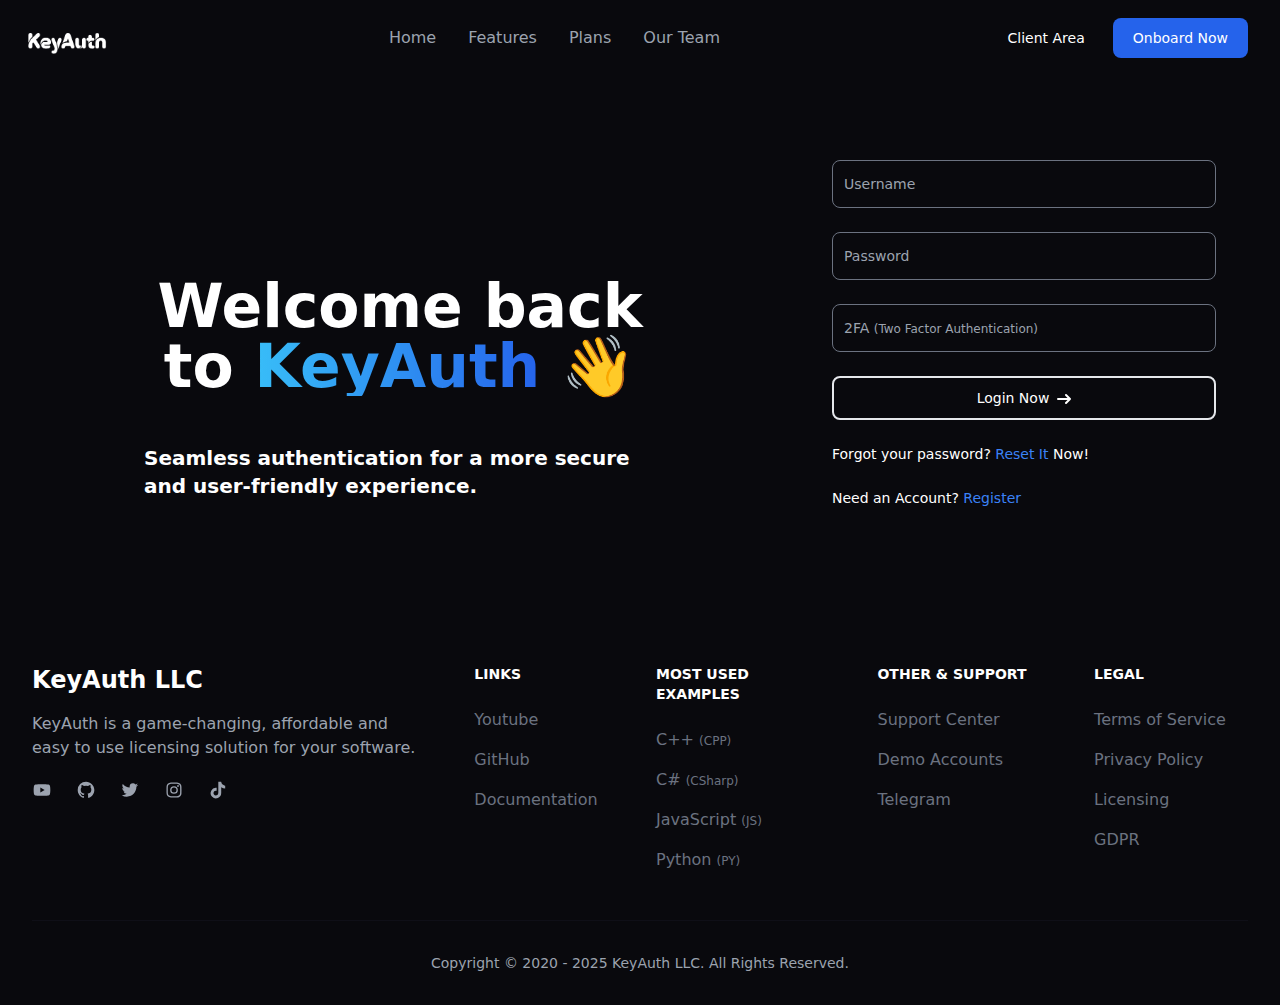
==== commit bbbb00c0: "123" ====
--- a/log/index.html
+++ b/log/index.html
@@ -116,7 +116,7 @@
                 <div class="hidden justify-between items-center w-full lg:flex lg:w-auto lg:order-1" id="mmenu">
                     <ul class="flex flex-col mt-4 font-medium lg:flex-row lg:space-x-8 lg:mt-0">
                         <li>
-                            <a href="https://keyauth.win/" class="block py-2 pr-4 pl-3 border-b lg:hover:bg-transparent lg:border-0 lg:p-0 text-gray-400 hover:bg-gray-700 hover:text-white lg:hover:bg-transparent border-gray-700 transition duration-200" aria-current="page">Home</a>
+                            <a href="/index.html" class="block py-2 pr-4 pl-3 border-b lg:hover:bg-transparent lg:border-0 lg:p-0 text-gray-400 hover:bg-gray-700 hover:text-white lg:hover:bg-transparent border-gray-700 transition duration-200" aria-current="page">Home</a>
                         </li>
                         <li>
                             <a href="https://keyauth.win/#features" class="block py-2 pr-4 pl-3 border-b lg:hover:bg-transparent lg:border-0 lg:p-0 text-gray-400 hover:bg-gray-700 hover:text-white lg:hover:bg-transparent border-gray-700 transition duration-200">Features</a>
@@ -154,42 +154,6 @@
             <div class="w-full md:w-1/2 md:p-8 -ml-4 md:-ml-12">
                 <div class="p-2 md:p-4 py-16 flex flex-col justify-center h-full">
                     <form class="md:max-w-md md:ml-32 space-y-4 md:space-y-6" method="post" data-postform="1">
-                           <div class="grid grid-cols-4 gap-3 justify-center items-center ml-3">
-                                <a href="https://keyauth.win/api-php/discordOAuth/?a=login" data-loginbutton="1" class="social-button bg-[#5865F2] text-white">
-                                    <span class="inline-flex">
-                                        <i class="lni lni-discord-alt"></i>
-                                    </span>
-                                </a>
-                                <a href="https://appleid.apple.com/auth/authorize?client_id=cc.keyauth.dash&amp;redirect_uri=https%3A%2F%2Fkeyauth.cc%2Fapi-php%2FappleOAuth%2F&amp;response_type=code%20id_token&amp;scope=email&amp;response_mode=form_post&amp;frame_id=0f087b82-5a3c-4b0c-8d70-e70eb59fb18c&amp;m=22&amp;v=1.5.5" data-loginbutton="1" class="social-button bg-black text-white">
-                                    <span class="inline-flex">
-                                        <i class="lni lni-apple-brand"></i></span>
-                                </a>
-
-                                <div class="social-button bg-[white] border border-gray-300 relative">
-                                    <div class="g_id_signin" data-type="icon" data-size="large" data-theme="outline" data-text="sign_in_with" data-shape="square" data-logo_alignment="center"><div class="S9gUrf-YoZ4jf" style="position: relative;"><div></div><iframe src="index_1.html" allow="identity-credentials-get" id="gsi_651868_944184" title="Кнопка &quot;Войти с аккаунтом Google&quot;" style="display: block; position: relative; top: 0px; left: 0px; height: 44px; width: 64px; border: 0px; margin: -2px -12px;"></iframe></div></div>
-                                </div>
-
-                                <div id="telegram-popup" class="fixed top-0 left-0 w-full h-full bg-black bg-opacity-50 hidden flex items-center justify-center">
-                                    <div class="bg-[#0f0f17] p-6 rounded-lg shadow-lg relative">
-                                        <button id="close-popup" class="absolute top-2 right-2 text-red-500">
-                                            <i class="lni lni-close"></i>
-                                        </button>
-                                        <iframe id="telegram-login-KeyAuthDashboardBot" src="index_2.html" width="238" height="40" frameborder="0" scrolling="no" style="overflow: hidden; color-scheme: light dark; border: none;"></iframe>
-                                    </div>
-                                </div>
-
-                              <!-- Custom Telegram Button -->
-                                <button id="custom-telegram-button" class="social-button bg-[#2ba4df] text-white p-3 rounded-lg">
-                                    <i class="lni lni-telegram"></i>
-                                </button>
-                            </div>
-
-                            <div class="flex mb-6 items-center">
-                                <div class="py-px w-full bg-[#6b7280]/30"></div>
-                                <span class="text-xs mx-5 text-white uppercase">or</span>
-                                <div class="py-px w-full bg-[#6b7280]/30"></div>
-                            </div>
-
                             <div class="relative mb-4" data-username="1">
                                 <input type="text" id="username" name="username" class="block px-2.5 pb-2.5 pt-4 w-full text-sm text-white bg-transparent rounded-lg border-1 border-border-gray-300 appearance-none focus:ring-0  peer" placeholder=" " autocomplete="on" required="" value="">
                                 <label for="username" class="absolute text-sm text-gray-400 duration-300 transform -translate-y-4 scale-75 top-2 z-10 origin-[0] bg-[#09090d] px-2 peer-focus:px-2 peer-focus:text-blue-600 peer-placeholder-shown:scale-100 peer-placeholder-shown:-translate-y-1/2 peer-placeholder-shown:top-1/2 peer-focus:top-2 peer-focus:scale-75 peer-focus:-translate-y-4 left-1">Username</label>
@@ -220,7 +184,7 @@
                             </div>
 
                             <div class="text-sm font-medium text-white">
-                                Need an Account? <a href="https://keyauth.win/register/" class="hover:underline text-blue-500">Register</a>
+                                Need an Account? <a href="../index.html" class="hover:underline text-blue-500">Register</a>
                             </div>
                     </form>
                 </div>
